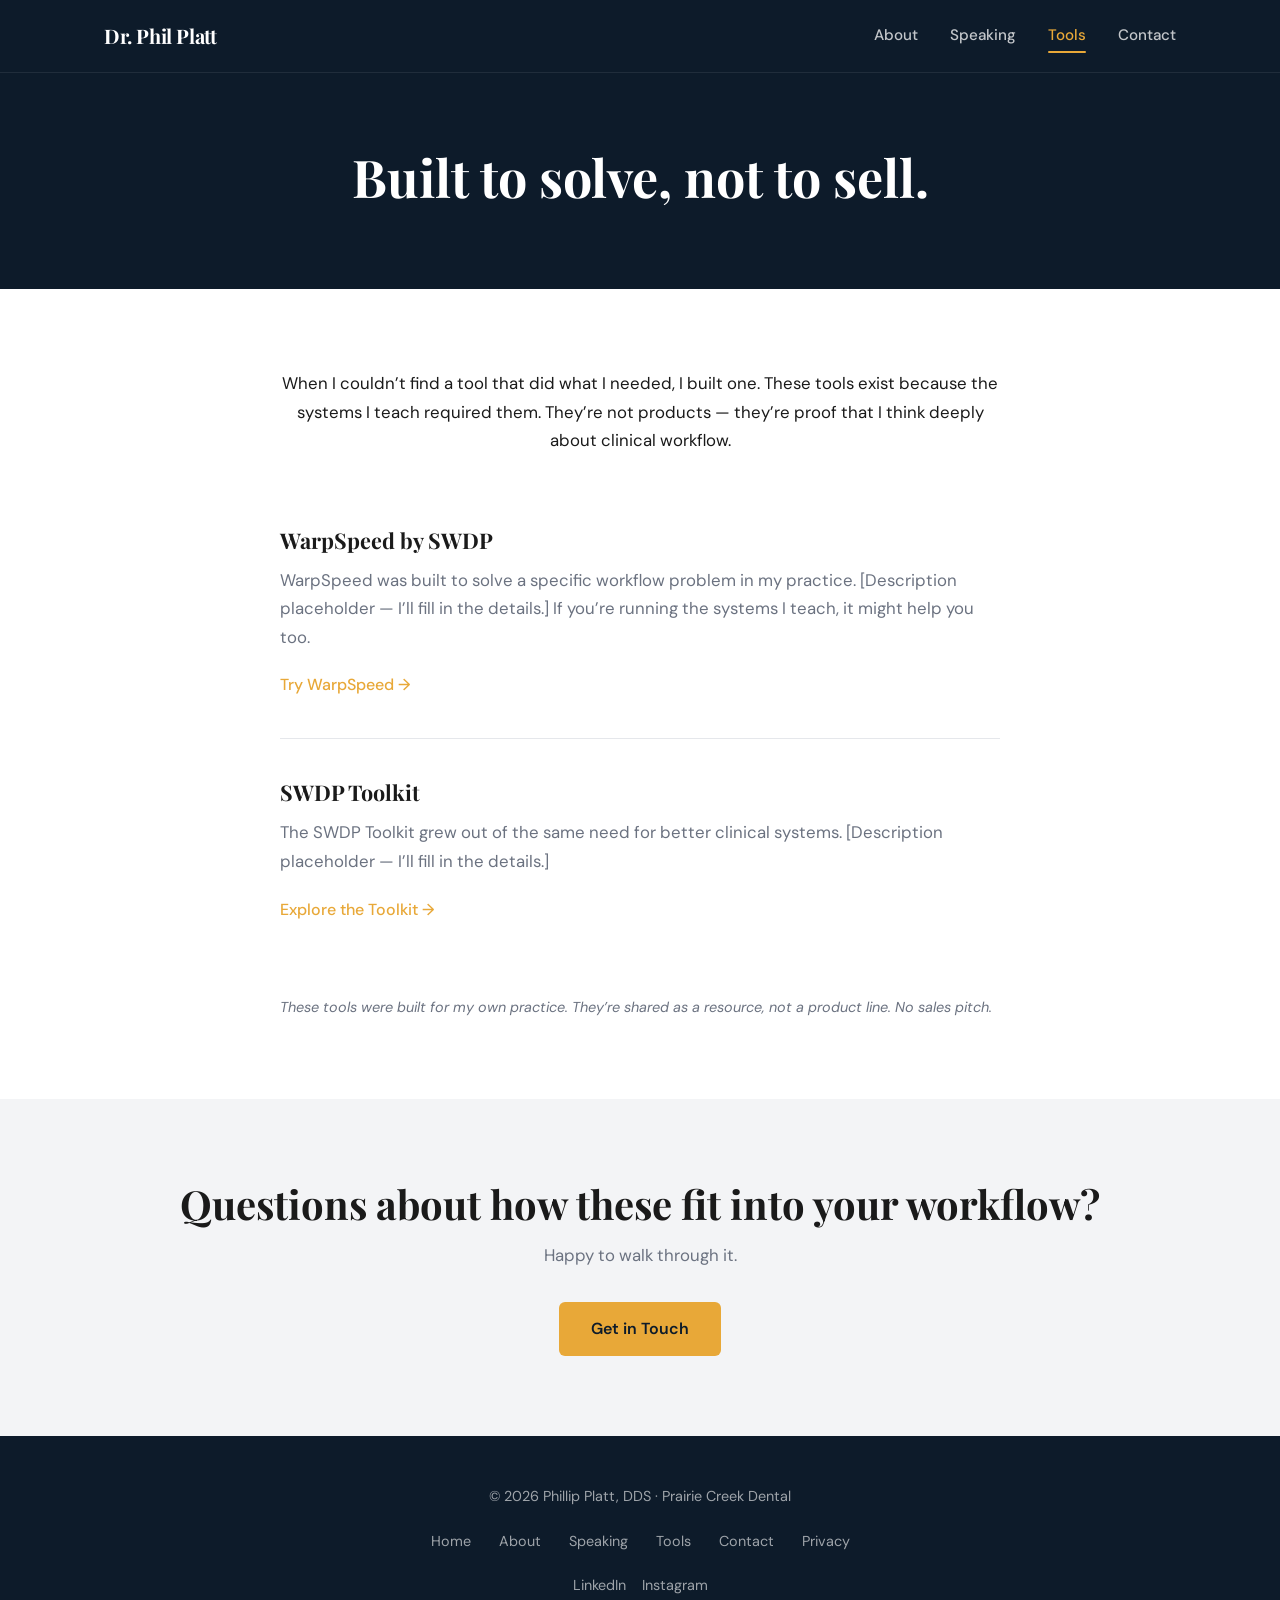
==== tools.html @ 2a867144 "Initial commit - smilewithdrphil.com" ====
<!DOCTYPE html>
<html lang="en">
<head>
  <meta charset="UTF-8">
  <meta name="viewport" content="width=device-width, initial-scale=1.0">
  <title>Tools — Dr. Phil Platt</title>
  <meta name="description" content="Software tools built by Dr. Phillip Platt to solve real clinical workflow problems — WarpSpeed by SWDP and the SWDP Toolkit.">
  <link rel="preconnect" href="https://fonts.googleapis.com">
  <link rel="preconnect" href="https://fonts.gstatic.com" crossorigin>
  <link href="https://fonts.googleapis.com/css2?family=DM+Sans:wght@400;500;600;700&family=Playfair+Display:wght@700&display=swap" rel="stylesheet">
  <link rel="stylesheet" href="css/styles.css">
</head>
<body>

  <!-- Navigation -->
  <nav class="site-nav">
    <div class="nav-inner">
      <a href="index.html" class="nav-logo">Dr. Phil Platt</a>
      <button class="hamburger" aria-label="Toggle navigation">
        <span></span><span></span><span></span>
      </button>
      <div class="nav-links">
        <a href="about.html">About</a>
        <a href="speaking.html">Speaking</a>
        <a href="tools.html">Tools</a>
        <a href="contact.html">Contact</a>
      </div>
    </div>
  </nav>

  <!-- Page Header -->
  <section class="page-header">
    <h1>Built to solve, not to sell.</h1>
  </section>

  <!-- Intro -->
  <section class="section-light section-pad">
    <div class="container">
      <div class="prose fade-in" style="text-align:center; margin-bottom: 2rem;">
        <p>When I couldn&rsquo;t find a tool that did what I needed, I built one. These tools exist because the systems I teach required them. They&rsquo;re not products&nbsp;&mdash; they&rsquo;re proof that I think deeply about clinical workflow.</p>
      </div>

      <div class="tool-block fade-in">
        <h3>WarpSpeed by SWDP</h3>
        <p>WarpSpeed was built to solve a specific workflow problem in my practice. [Description placeholder&nbsp;&mdash; I&rsquo;ll fill in the details.] If you&rsquo;re running the systems I teach, it might help you too.</p>
        <a href="#" class="text-link">Try WarpSpeed &rarr;</a>
      </div>

      <div class="tool-block fade-in">
        <h3>SWDP Toolkit</h3>
        <p>The SWDP Toolkit grew out of the same need for better clinical systems. [Description placeholder&nbsp;&mdash; I&rsquo;ll fill in the details.]</p>
        <a href="#" class="text-link">Explore the Toolkit &rarr;</a>
      </div>

      <p class="tools-note fade-in">These tools were built for my own practice. They&rsquo;re shared as a resource, not a product line. No sales pitch.</p>
    </div>
  </section>

  <!-- Bottom CTA -->
  <section class="section-gray section-pad bottom-cta">
    <div class="container fade-in">
      <h2>Questions about how these fit into your workflow?</h2>
      <p>Happy to walk through it.</p>
      <a href="contact.html" class="btn btn-gold">Get in Touch</a>
    </div>
  </section>

  <!-- Footer -->
  <footer class="site-footer">
    <div class="footer-inner">
      <p>&copy; 2026 Phillip Platt, DDS &middot; Prairie Creek Dental</p>
      <div class="footer-links">
        <a href="index.html">Home</a>
        <a href="about.html">About</a>
        <a href="speaking.html">Speaking</a>
        <a href="tools.html">Tools</a>
        <a href="contact.html">Contact</a>
        <a href="privacy.html">Privacy</a>
      </div>
      <div class="footer-social">
        <a href="#" aria-label="LinkedIn">LinkedIn</a>
        <a href="#" aria-label="Instagram">Instagram</a>
      </div>
    </div>
  </footer>

  <script src="js/main.js"></script>
</body>
</html>
---- css/styles.css ----
/* ==========================================================================
   Smile With Dr. Phil — Global Stylesheet
   ========================================================================== */

/* --- CSS Custom Properties --- */
:root {
  --color-bg: #0D1B2A;
  --color-surface: #ffffff;
  --color-primary: #1B4F72;
  --color-accent: #E8A838;
  --color-text: #1a1a1a;
  --color-text-light: #6b7280;
  --color-border: #e5e7eb;

  --font-heading: 'Playfair Display', Georgia, serif;
  --font-body: 'DM Sans', system-ui, -apple-system, sans-serif;

  --max-width: 1120px;
  --section-pad: 5rem 1.5rem;
  --transition: 0.3s ease;
}

/* --- Reset & Base --- */
*, *::before, *::after {
  box-sizing: border-box;
  margin: 0;
  padding: 0;
}

html {
  scroll-behavior: smooth;
  -webkit-text-size-adjust: 100%;
}

body {
  font-family: var(--font-body);
  color: var(--color-text);
  background: var(--color-surface);
  line-height: 1.7;
  -webkit-font-smoothing: antialiased;
  -moz-osx-font-smoothing: grayscale;
}

img {
  max-width: 100%;
  display: block;
}

a {
  color: inherit;
  text-decoration: none;
}

ul { list-style: none; }

/* --- Typography --- */
h1, h2, h3, h4 {
  font-family: var(--font-heading);
  font-weight: 700;
  line-height: 1.25;
}

h1 { font-size: clamp(2rem, 5vw, 3.25rem); }
h2 { font-size: clamp(1.6rem, 4vw, 2.5rem); }
h3 { font-size: clamp(1.15rem, 2.5vw, 1.5rem); }

p + p { margin-top: 1.25rem; }

/* --- Utility --- */
.container {
  max-width: var(--max-width);
  margin: 0 auto;
  padding: 0 1.5rem;
}

.section-dark {
  background: var(--color-bg);
  color: var(--color-surface);
}

.section-light {
  background: var(--color-surface);
  color: var(--color-text);
}

.section-gray {
  background: #f3f4f6;
  color: var(--color-text);
}

.section-pad {
  padding: var(--section-pad);
}

.text-accent { color: var(--color-accent); }
.text-light  { color: var(--color-text-light); }

/* --- Bio Row (homepage) --- */
.bio-row {
  display: flex;
  align-items: center;
  gap: 3rem;
  max-width: 900px;
  margin: 0 auto;
}

.bio-photo {
  flex-shrink: 0;
}

.bio-photo img {
  width: 260px;
  height: auto;
  border-radius: 12px;
  object-fit: cover;
  box-shadow: 0 8px 30px rgba(0,0,0,0.1);
}

.bio-text {
  font-size: 1.05rem;
}

/* --- About Page Headshot --- */
.about-intro {
  text-align: center;
  margin-bottom: 2.5rem;
}

.about-headshot {
  width: 220px;
  height: auto;
  border-radius: 12px;
  object-fit: cover;
  box-shadow: 0 8px 30px rgba(0,0,0,0.1);
}

@media (max-width: 768px) {
  .bio-row {
    flex-direction: column;
    text-align: center;
  }

  .bio-photo img {
    width: 200px;
  }
}

/* --- Buttons --- */
.btn {
  display: inline-block;
  font-family: var(--font-body);
  font-weight: 600;
  font-size: 1rem;
  padding: 0.85rem 2rem;
  border-radius: 6px;
  border: none;
  cursor: pointer;
  transition: background var(--transition), transform var(--transition);
}

.btn:hover {
  transform: translateY(-2px);
}

.btn-gold {
  background: var(--color-accent);
  color: var(--color-bg);
}

.btn-gold:hover {
  background: #d4952e;
}

.btn-outline {
  background: transparent;
  border: 2px solid var(--color-accent);
  color: var(--color-accent);
}

.btn-outline:hover {
  background: var(--color-accent);
  color: var(--color-bg);
}

.text-link {
  color: var(--color-accent);
  font-weight: 500;
  transition: opacity var(--transition);
}

.text-link:hover { opacity: 0.8; }

/* ==========================================================================
   NAVIGATION
   ========================================================================== */
.site-nav {
  position: fixed;
  top: 0;
  left: 0;
  width: 100%;
  z-index: 1000;
  background: var(--color-bg);
  border-bottom: 1px solid rgba(255,255,255,0.08);
  transition: background var(--transition);
}

.nav-inner {
  max-width: var(--max-width);
  margin: 0 auto;
  padding: 0 1.5rem;
  display: flex;
  align-items: center;
  justify-content: space-between;
  height: 72px;
}

.nav-logo {
  font-family: var(--font-heading);
  font-size: 1.25rem;
  font-weight: 700;
  color: var(--color-surface);
  letter-spacing: -0.02em;
}

.nav-links {
  display: flex;
  gap: 2rem;
  align-items: center;
}

.nav-links a {
  color: rgba(255,255,255,0.75);
  font-size: 0.95rem;
  font-weight: 500;
  transition: color var(--transition);
  position: relative;
}

.nav-links a:hover,
.nav-links a.active {
  color: var(--color-accent);
}

.nav-links a.active::after {
  content: '';
  position: absolute;
  bottom: -4px;
  left: 0;
  width: 100%;
  height: 2px;
  background: var(--color-accent);
  border-radius: 1px;
}

/* Hamburger */
.hamburger {
  display: none;
  flex-direction: column;
  gap: 5px;
  background: none;
  border: none;
  cursor: pointer;
  padding: 4px;
}

.hamburger span {
  display: block;
  width: 24px;
  height: 2px;
  background: var(--color-surface);
  border-radius: 2px;
  transition: transform var(--transition), opacity var(--transition);
}

.hamburger.open span:nth-child(1) {
  transform: translateY(7px) rotate(45deg);
}

.hamburger.open span:nth-child(2) {
  opacity: 0;
}

.hamburger.open span:nth-child(3) {
  transform: translateY(-7px) rotate(-45deg);
}

/* ==========================================================================
   HERO
   ========================================================================== */
.hero {
  background: var(--color-bg);
  color: var(--color-surface);
  padding: 10rem 1.5rem 6rem;
  text-align: center;
}

.hero h1 {
  max-width: 800px;
  margin: 0 auto 1.25rem;
}

.hero .subheadline {
  font-size: clamp(1rem, 2vw, 1.25rem);
  color: rgba(255,255,255,0.7);
  margin-bottom: 2.5rem;
  font-weight: 400;
}

.hero-actions {
  display: flex;
  align-items: center;
  justify-content: center;
  gap: 1.5rem;
  flex-wrap: wrap;
}

/* ==========================================================================
   VALUE CARDS
   ========================================================================== */
.cards-grid {
  display: grid;
  grid-template-columns: repeat(auto-fit, minmax(250px, 1fr));
  gap: 2rem;
}

.card {
  background: var(--color-surface);
  border: 1px solid var(--color-border);
  border-radius: 10px;
  padding: 2rem;
  transition: box-shadow var(--transition), transform var(--transition);
}

.card:hover {
  box-shadow: 0 8px 30px rgba(0,0,0,0.08);
  transform: translateY(-3px);
}

.card-icon {
  width: 48px;
  height: 48px;
  background: rgba(232,168,56,0.12);
  color: var(--color-accent);
  border-radius: 10px;
  display: flex;
  align-items: center;
  justify-content: center;
  margin-bottom: 1.25rem;
  font-size: 1.4rem;
}

.card h3 {
  margin-bottom: 0.6rem;
  font-size: 1.15rem;
}

.card p {
  color: var(--color-text-light);
  font-size: 0.95rem;
  line-height: 1.6;
}

/* ==========================================================================
   CREDENTIAL STRIP
   ========================================================================== */
.credential-strip {
  background: var(--color-bg);
  color: rgba(255,255,255,0.85);
  padding: 2rem 1.5rem;
  text-align: center;
  font-size: 0.95rem;
  line-height: 2;
}

.credential-strip .container {
  display: flex;
  flex-wrap: wrap;
  align-items: center;
  justify-content: center;
  gap: 0.5rem 1.5rem;
}

.credential-strip .sep {
  color: var(--color-accent);
  font-weight: 700;
}

/* ==========================================================================
   BOTTOM CTA
   ========================================================================== */
.bottom-cta {
  text-align: center;
}

.bottom-cta h2 {
  margin-bottom: 0.75rem;
}

.bottom-cta p {
  color: var(--color-text-light);
  max-width: 600px;
  margin: 0 auto 2rem;
  font-size: 1.05rem;
}

/* ==========================================================================
   ABOUT PAGE
   ========================================================================== */
.prose {
  max-width: 720px;
  margin: 0 auto;
  font-size: 1.05rem;
}

.prose h2 {
  margin-top: 3rem;
  margin-bottom: 1rem;
}

.philosophy-list {
  max-width: 720px;
  margin: 2rem auto 0;
  counter-reset: belief;
}

.philosophy-list li {
  counter-increment: belief;
  padding: 1rem 0;
  border-bottom: 1px solid var(--color-border);
  font-size: 1.1rem;
  display: flex;
  align-items: baseline;
  gap: 1rem;
}

.philosophy-list li::before {
  content: counter(belief) ".";
  font-family: var(--font-heading);
  font-size: 1.4rem;
  color: var(--color-accent);
  font-weight: 700;
  min-width: 28px;
}

/* Credentials grid */
.credentials-grid {
  display: grid;
  grid-template-columns: 1fr 1fr;
  gap: 2rem;
  max-width: 720px;
  margin: 0 auto;
}

.credentials-grid h3 {
  color: var(--color-primary);
  margin-bottom: 0.75rem;
  font-size: 1.1rem;
}

.credentials-grid ul li {
  padding: 0.4rem 0;
  color: var(--color-text-light);
  font-size: 0.95rem;
  list-style: disc;
  margin-left: 1.25rem;
}

.credentials-additional {
  grid-column: 1 / -1;
  border-top: 1px solid var(--color-border);
  padding-top: 1.5rem;
  color: var(--color-text-light);
  font-size: 0.95rem;
  line-height: 1.8;
}

/* ==========================================================================
   SPEAKING PAGE — SESSION CARDS
   ========================================================================== */
.sessions-grid {
  display: grid;
  grid-template-columns: repeat(auto-fit, minmax(320px, 1fr));
  gap: 1.75rem;
}

.session-card {
  background: var(--color-surface);
  border: 1px solid var(--color-border);
  border-radius: 10px;
  padding: 2rem;
  transition: box-shadow var(--transition), transform var(--transition);
}

.session-card:hover {
  box-shadow: 0 8px 30px rgba(0,0,0,0.08);
  transform: translateY(-3px);
}

.session-number {
  font-family: var(--font-heading);
  font-size: 0.85rem;
  font-weight: 700;
  color: var(--color-accent);
  text-transform: uppercase;
  letter-spacing: 0.08em;
  margin-bottom: 0.5rem;
}

.session-card h3 {
  margin-bottom: 0.75rem;
  font-size: 1.2rem;
}

.session-card p {
  color: var(--color-text-light);
  font-size: 0.95rem;
  line-height: 1.65;
}

/* Logistics */
.logistics-list {
  max-width: 720px;
  margin: 0 auto;
}

.logistics-list li {
  padding: 0.5rem 0;
  color: var(--color-text-light);
  font-size: 1rem;
  position: relative;
  padding-left: 1.5rem;
}

.logistics-list li::before {
  content: '';
  position: absolute;
  left: 0;
  top: 50%;
  transform: translateY(-50%);
  width: 6px;
  height: 6px;
  border-radius: 50%;
  background: var(--color-accent);
}

/* ==========================================================================
   TOOLS PAGE
   ========================================================================== */
.tool-block {
  max-width: 720px;
  margin: 0 auto;
  padding: 2.5rem 0;
  border-bottom: 1px solid var(--color-border);
}

.tool-block:last-of-type {
  border-bottom: none;
}

.tool-block h3 {
  font-size: 1.35rem;
  margin-bottom: 0.75rem;
}

.tool-block p {
  color: var(--color-text-light);
  font-size: 1.05rem;
  margin-bottom: 1.25rem;
}

.tool-block .text-link {
  font-size: 1rem;
}

.tools-note {
  max-width: 720px;
  margin: 2rem auto 0;
  font-size: 0.9rem;
  color: var(--color-text-light);
  font-style: italic;
}

/* ==========================================================================
   CONTACT — GOOGLE FORM EMBED
   ========================================================================== */
.google-form-wrap {
  max-width: 700px;
  margin: 0 auto;
  border-radius: 10px;
  overflow: hidden;
  border: 1px solid var(--color-border);
  background: var(--color-surface);
}

.google-form-wrap iframe {
  display: block;
  width: 100%;
  min-height: 900px;
  border: none;
}

/* ==========================================================================
   PRIVACY PAGE
   ========================================================================== */
.legal-prose {
  max-width: 720px;
  margin: 0 auto;
  font-size: 1rem;
  color: var(--color-text-light);
  line-height: 1.8;
}

.legal-prose h2 {
  color: var(--color-text);
  margin-top: 2.5rem;
  margin-bottom: 0.75rem;
  font-size: 1.35rem;
}

.legal-prose a {
  color: var(--color-primary);
  text-decoration: underline;
}

/* ==========================================================================
   FOOTER
   ========================================================================== */
.site-footer {
  background: var(--color-bg);
  color: rgba(255,255,255,0.6);
  padding: 3rem 1.5rem 2rem;
  font-size: 0.9rem;
}

.footer-inner {
  max-width: var(--max-width);
  margin: 0 auto;
  display: flex;
  flex-direction: column;
  align-items: center;
  gap: 1.25rem;
  text-align: center;
}

.footer-links {
  display: flex;
  flex-wrap: wrap;
  justify-content: center;
  gap: 1rem 1.75rem;
}

.footer-links a {
  transition: color var(--transition);
}

.footer-links a:hover {
  color: var(--color-accent);
}

.footer-social {
  display: flex;
  gap: 1rem;
}

.footer-social a {
  display: flex;
  align-items: center;
  gap: 0.35rem;
  transition: color var(--transition);
}

.footer-social a:hover {
  color: var(--color-accent);
}

/* ==========================================================================
   SCROLL ANIMATIONS
   ========================================================================== */
.fade-in {
  opacity: 0;
  transform: translateY(24px);
  transition: opacity 0.6s ease, transform 0.6s ease;
}

.fade-in.visible {
  opacity: 1;
  transform: translateY(0);
}

/* ==========================================================================
   PAGE HEADER (inner pages)
   ========================================================================== */
.page-header {
  background: var(--color-bg);
  color: var(--color-surface);
  padding: 9rem 1.5rem 4rem;
  text-align: center;
}

.page-header h1 {
  max-width: 700px;
  margin: 0 auto 1rem;
}

.page-header p {
  max-width: 620px;
  margin: 0 auto;
  color: rgba(255,255,255,0.7);
  font-size: 1.1rem;
}

/* ==========================================================================
   RESPONSIVE
   ========================================================================== */
@media (max-width: 768px) {
  .hamburger {
    display: flex;
  }

  .nav-links {
    position: fixed;
    top: 72px;
    left: 0;
    width: 100%;
    flex-direction: column;
    background: var(--color-bg);
    padding: 1.5rem 0 2rem;
    gap: 0;
    border-bottom: 1px solid rgba(255,255,255,0.08);
    transform: translateY(-120%);
    opacity: 0;
    transition: transform 0.35s ease, opacity 0.35s ease;
    pointer-events: none;
  }

  .nav-links.open {
    transform: translateY(0);
    opacity: 1;
    pointer-events: auto;
  }

  .nav-links a {
    display: block;
    padding: 0.85rem 1.5rem;
    font-size: 1.05rem;
  }

  .hero {
    padding: 8rem 1.5rem 4rem;
  }

  .cards-grid {
    grid-template-columns: 1fr;
  }

  .sessions-grid {
    grid-template-columns: 1fr;
  }

  .credentials-grid {
    grid-template-columns: 1fr;
  }

  .credential-strip .container {
    flex-direction: column;
    gap: 0.25rem;
  }

  .credential-strip .sep {
    display: none;
  }
}

@media (max-width: 480px) {
  :root {
    --section-pad: 3.5rem 1rem;
  }

  .nav-inner {
    padding: 0 1rem;
  }

  .hero {
    padding: 7rem 1rem 3rem;
  }

  .page-header {
    padding: 8rem 1rem 3rem;
  }
}
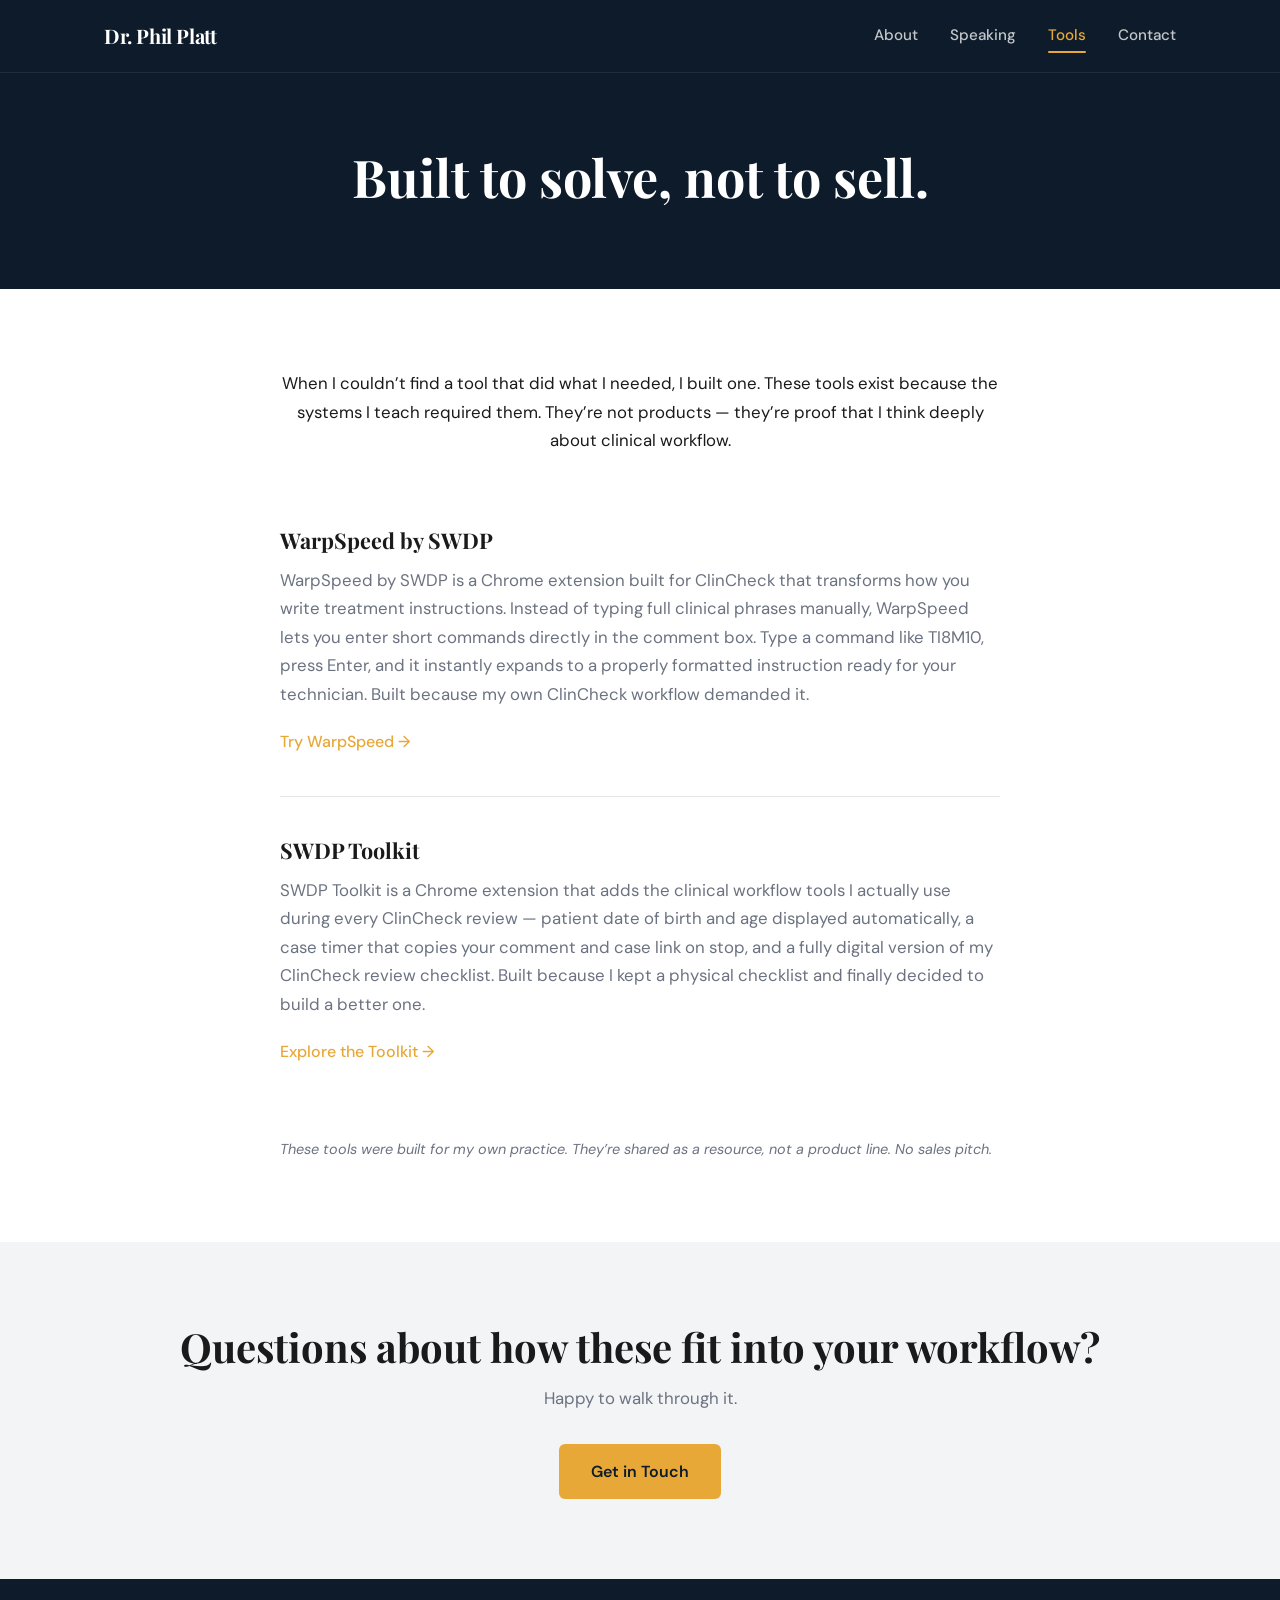
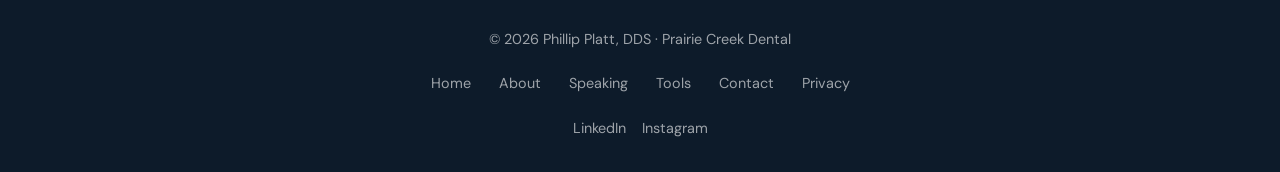
==== commit b32869a0: "Update tools and privacy pages with extension descriptions Add real descriptions for WarpSpeed by SW" ====
--- a/tools.html
+++ b/tools.html
@@ -42,13 +42,13 @@
 
       <div class="tool-block fade-in">
         <h3>WarpSpeed by SWDP</h3>
-        <p>WarpSpeed was built to solve a specific workflow problem in my practice. [Description placeholder&nbsp;&mdash; I&rsquo;ll fill in the details.] If you&rsquo;re running the systems I teach, it might help you too.</p>
-        <a href="#" class="text-link">Try WarpSpeed &rarr;</a>
+        <p>WarpSpeed by SWDP is a Chrome extension built for ClinCheck that transforms how you write treatment instructions. Instead of typing full clinical phrases manually, WarpSpeed lets you enter short commands directly in the comment box. Type a command like TI8M10, press Enter, and it instantly expands to a properly formatted instruction ready for your technician. Built because my own ClinCheck workflow demanded it.</p>
+        <a href="https://chromewebstore.google.com/detail/warpspeed-by-swdp/bafkgbjgmfdinnomlimpogehjedijglb" class="text-link" target="_blank" rel="noopener">Try WarpSpeed &rarr;</a>
       </div>
 
       <div class="tool-block fade-in">
         <h3>SWDP Toolkit</h3>
-        <p>The SWDP Toolkit grew out of the same need for better clinical systems. [Description placeholder&nbsp;&mdash; I&rsquo;ll fill in the details.]</p>
+        <p>SWDP Toolkit is a Chrome extension that adds the clinical workflow tools I actually use during every ClinCheck review&nbsp;&mdash; patient date of birth and age displayed automatically, a case timer that copies your comment and case link on stop, and a fully digital version of my ClinCheck review checklist. Built because I kept a physical checklist and finally decided to build a better one.</p>
         <a href="#" class="text-link">Explore the Toolkit &rarr;</a>
       </div>
 
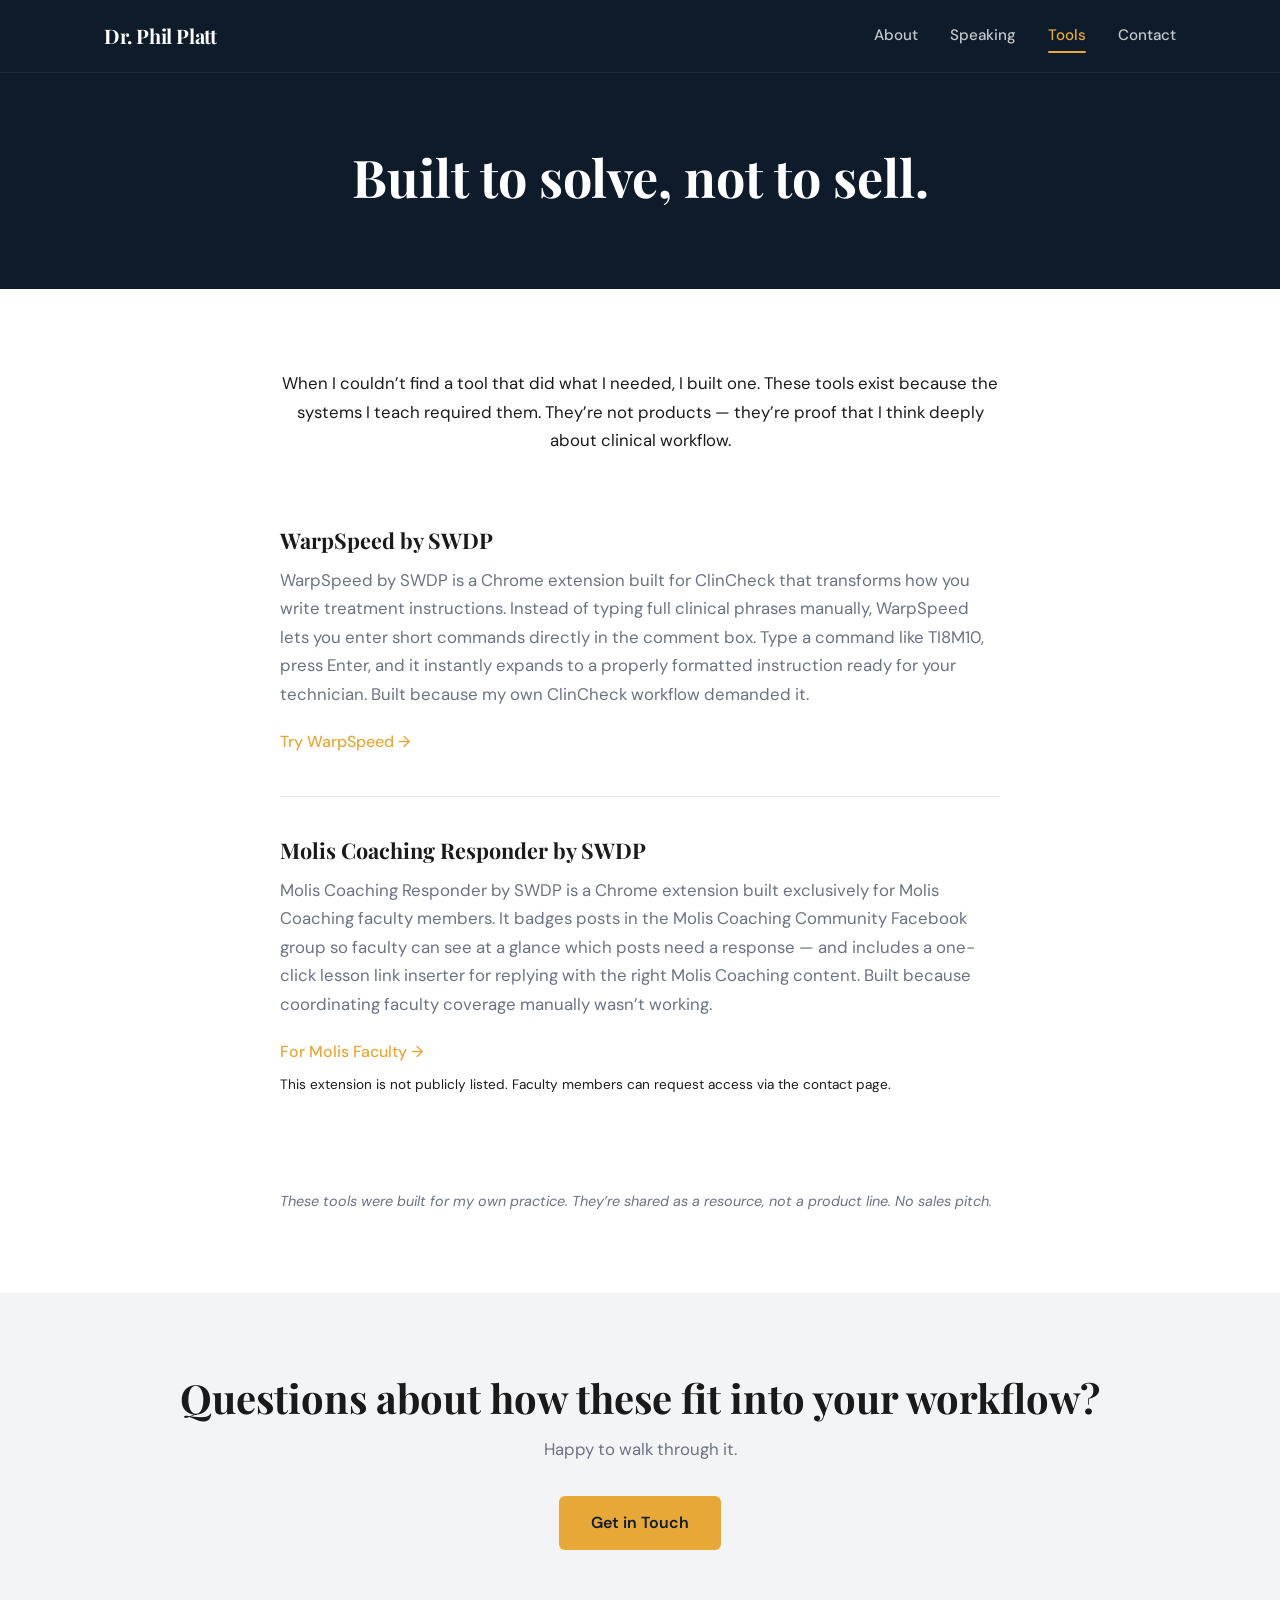
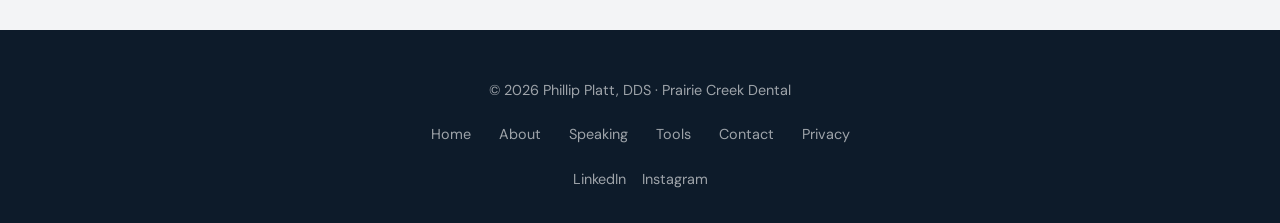
==== commit 5f90b421: "Update tools page and privacy policy — add Molis Coaching Responder, remove toolkit listing Co-Autho" ====
--- a/tools.html
+++ b/tools.html
@@ -4,7 +4,7 @@
   <meta charset="UTF-8">
   <meta name="viewport" content="width=device-width, initial-scale=1.0">
   <title>Tools — Dr. Phil Platt</title>
-  <meta name="description" content="Software tools built by Dr. Phillip Platt to solve real clinical workflow problems — WarpSpeed by SWDP and the SWDP Toolkit.">
+  <meta name="description" content="Software tools built by Dr. Phillip Platt to solve real clinical workflow problems — WarpSpeed by SWDP and Molis Coaching Responder by SWDP.">
   <link rel="preconnect" href="https://fonts.googleapis.com">
   <link rel="preconnect" href="https://fonts.gstatic.com" crossorigin>
   <link href="https://fonts.googleapis.com/css2?family=DM+Sans:wght@400;500;600;700&family=Playfair+Display:wght@700&display=swap" rel="stylesheet">
@@ -47,9 +47,10 @@
       </div>
 
       <div class="tool-block fade-in">
-        <h3>SWDP Toolkit</h3>
-        <p>SWDP Toolkit is a Chrome extension that adds the clinical workflow tools I actually use during every ClinCheck review&nbsp;&mdash; patient date of birth and age displayed automatically, a case timer that copies your comment and case link on stop, and a fully digital version of my ClinCheck review checklist. Built because I kept a physical checklist and finally decided to build a better one.</p>
-        <a href="#" class="text-link">Explore the Toolkit &rarr;</a>
+        <h3>Molis Coaching Responder by SWDP</h3>
+        <p>Molis Coaching Responder by SWDP is a Chrome extension built exclusively for Molis Coaching faculty members. It badges posts in the Molis Coaching Community Facebook group so faculty can see at a glance which posts need a response&nbsp;&mdash; and includes a one-click lesson link inserter for replying with the right Molis Coaching content. Built because coordinating faculty coverage manually wasn&rsquo;t working.</p>
+        <a href="contact.html" class="text-link">For Molis Faculty &rarr;</a>
+        <p style="font-size: 0.85rem; color: var(--color-muted); margin-top: 0.5rem;">This extension is not publicly listed. Faculty members can request access via the contact page.</p>
       </div>
 
       <p class="tools-note fade-in">These tools were built for my own practice. They&rsquo;re shared as a resource, not a product line. No sales pitch.</p>
